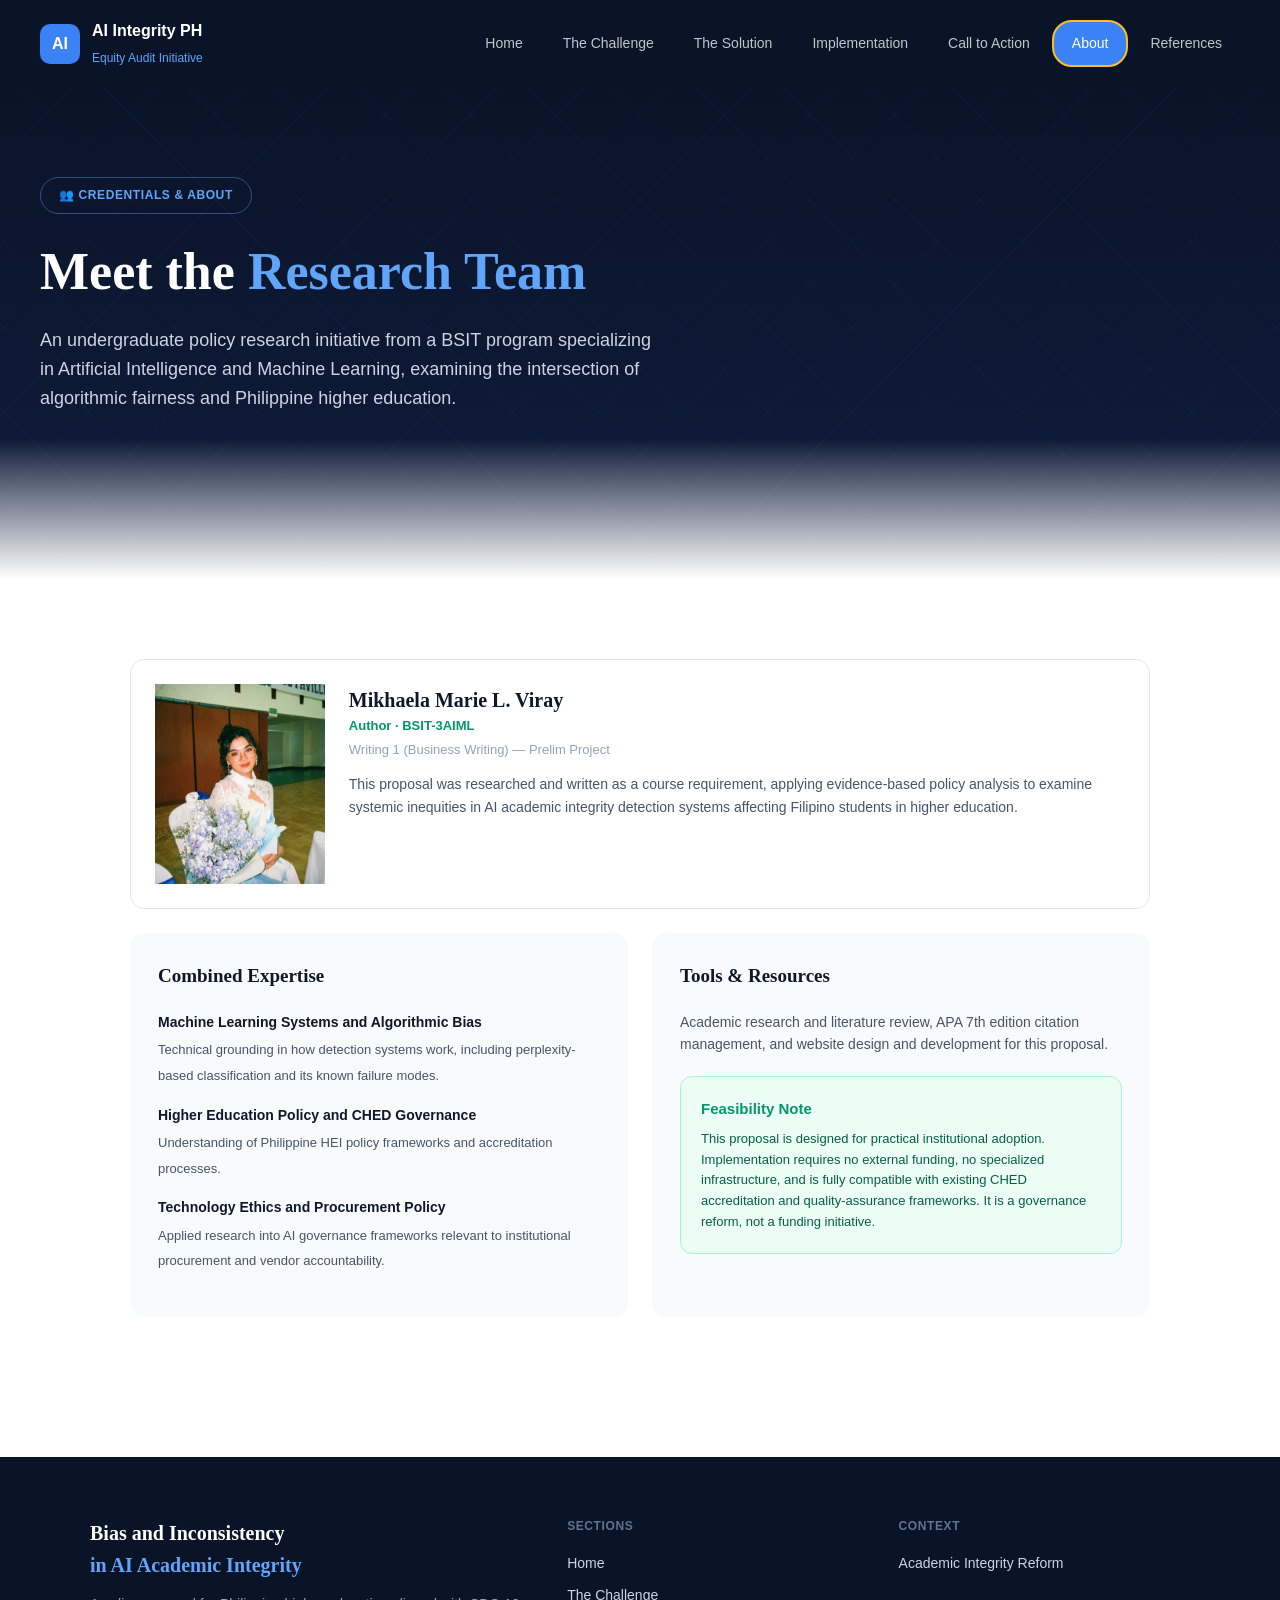
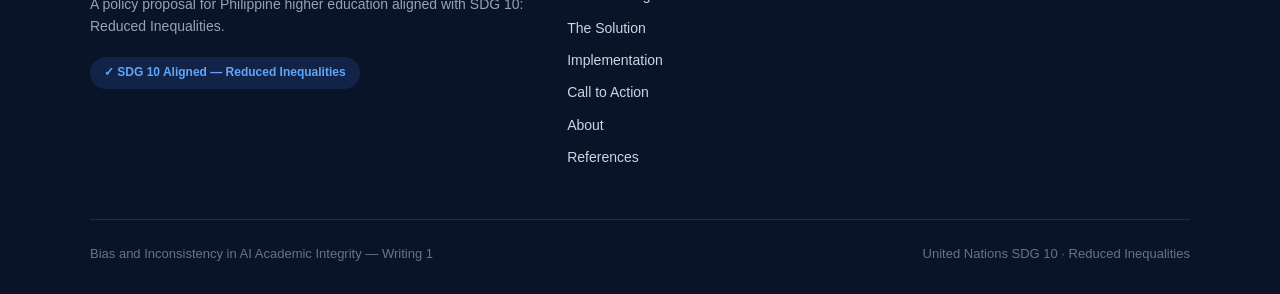
==== about.html @ de0befdd "initial commit" ====
<!DOCTYPE html>
<html lang="en">
<head>
<meta charset="UTF-8">
<title>About — AI Integrity PH</title>
<link rel="stylesheet" href="style.css">
</head>
<body>

<nav class="navbar">
  <a href="index.html" class="nav-brand"><div class="nav-logo">AI</div><div class="nav-brand-text"><strong>AI Integrity PH</strong><span>Equity Audit Initiative</span></div></a>
  <div class="nav-links">
    <a href="index.html" class="nav-link">Home</a>
    <a href="challenge.html" class="nav-link">The Challenge</a>
    <a href="solution.html" class="nav-link">The Solution</a>
    <a href="implementation.html" class="nav-link">Implementation</a>
    <a href="cta.html" class="nav-link">Call to Action</a>
    <a href="about.html" class="nav-link active">About</a>
    <a href="references.html" class="nav-link">References</a>
  </div>
</nav>

<header class="hero">
  <div class="hero-bg"></div>
  <div class="hero-content">
    <div class="badge">👥 CREDENTIALS &amp; ABOUT</div>
    <h1>Meet the <span class="accent">Research Team</span></h1>
    <p class="sub">An undergraduate policy research initiative from a BSIT program specializing in Artificial Intelligence and Machine Learning, examining the intersection of algorithmic fairness and Philippine higher education.</p>
  </div>
  <div class="hero-fade"></div>
</header>

<section class="section">
  <div class="team-card">
    <img class="my-photo" src="photo.jpg" alt="photo of Mikhaela Marie L. Viray" height="200" width="200">
    <div>
      <h3>Mikhaela Marie L. Viray</h3>
      <div class="role">Author · BSIT-3AIML</div>
      <div class="course">Writing 1 (Business Writing) — Prelim Project</div>
      <p class="desc">This proposal was researched and written as a course requirement, applying evidence-based policy analysis to examine systemic inequities in AI academic integrity detection systems affecting Filipino students in higher education.</p>
    </div>
  </div>

  <div class="expertise-grid">
    <div class="expertise-box">
      <h3>Combined Expertise</h3>
      <ul>
        <li><strong>Machine Learning Systems and Algorithmic Bias</strong><span>Technical grounding in how detection systems work, including perplexity-based classification and its known failure modes.</span></li>
        <li><strong>Higher Education Policy and CHED Governance</strong><span>Understanding of Philippine HEI policy frameworks and accreditation processes.</span></li>
        <li><strong>Technology Ethics and Procurement Policy</strong><span>Applied research into AI governance frameworks relevant to institutional procurement and vendor accountability.</span></li>
      </ul>
    </div>
    <div class="expertise-box">
      <h3>Tools &amp; Resources</h3>
      <p style="color:var(--text-gray); font-size:14px; margin-bottom:16px;">Academic research and literature review, APA 7th edition citation management, and website design and development for this proposal.</p>
      <div class="feasibility-note">
        <h4>Feasibility Note</h4>
        <p>This proposal is designed for practical institutional adoption. Implementation requires no external funding, no specialized infrastructure, and is fully compatible with existing CHED accreditation and quality-assurance frameworks. It is a governance reform, not a funding initiative.</p>
      </div>
    </div>
  </div>
</section>

<footer class="footer">
  <div class="footer-grid">
    <div><h3>Bias and Inconsistency<br><span class="accent">in AI Academic Integrity</span></h3><p>A policy proposal for Philippine higher education aligned with SDG 10: Reduced Inequalities.</p><span class="sdg-chip">✓ SDG 10 Aligned — Reduced Inequalities</span></div>
    <div><div class="footer-col-title">SECTIONS</div>
      <a href="index.html" class="footer-link">Home</a><a href="challenge.html" class="footer-link">The Challenge</a><a href="solution.html" class="footer-link">The Solution</a><a href="implementation.html" class="footer-link">Implementation</a><a href="cta.html" class="footer-link">Call to Action</a><a href="about.html" class="footer-link">About</a><a href="references.html" class="footer-link">References</a>
    </div>
    <div><div class="footer-col-title">CONTEXT</div><span class="footer-link">Academic Integrity Reform</span></div>
  </div>
  <div class="footer-bottom"><span>Bias and Inconsistency in AI Academic Integrity — Writing 1</span><span>United Nations SDG 10 · Reduced Inequalities</span></div>
</footer>

<script src="script.js"></script>
</body>
</html>
---- style.css ----
:root {
  --navy: #0A1428;
  --navy-light: #0f1c3d;
  --blue: #3B82F6;
  --blue-light: #60A5FA;
  --pink: #DB2777;
  --white: #FFFFFF;
  --text-dark: #0F172A;
  --text-gray: #475569;
  --border: #E2E8F0;
  --green: #059669;
  --orange: #EA580C;
  --purple: #6366F1;
  --red: #DC2626;
}

* { margin: 0; padding: 0; box-sizing: border-box; }

html { scroll-behavior: smooth; }

body {
  font-family: 'Inter', -apple-system, sans-serif;
  color: var(--text-dark);
  background: var(--white);
  line-height: 1.6;
}

h1, h2, h3, .serif {
  font-family: 'Source Serif 4', Georgia, serif;
}

a { text-decoration: none; color: inherit; }

/* ===== NAV ===== */
.navbar {
  position: sticky;
  top: 0;
  z-index: 100;
  background: var(--navy);
  padding: 18px 40px;
  display: flex;
  align-items: center;
  justify-content: space-between;
}

.nav-brand { display: flex; align-items: center; gap: 12px; }

.nav-logo {
  width: 40px; height: 40px;
  background: var(--blue);
  border-radius: 10px;
  display: flex; align-items: center; justify-content: center;
  color: white; font-weight: 700;
  transition: transform 300ms ease;
}
.nav-brand:hover .nav-logo { transform: rotate(5deg); }

.nav-brand-text strong { color: white; display: block; font-size: 16px; }
.nav-brand-text span { color: var(--blue-light); font-size: 12px; }

.nav-links { display: flex; align-items: center; gap: 4px; }

.nav-link {
  color: rgba(255,255,255,0.75);
  padding: 10px 18px;
  border-radius: 20px;
  font-size: 14px;
  font-weight: 500;
  transition: color 150ms ease, background-color 200ms ease;
}
.nav-link:hover {
  color: var(--blue-light);
  background: rgba(59,130,246,0.08);
}
.nav-link.active {
  background: var(--blue);
  color: white;
  border: 2px solid #FBBF24;
}

/* ===== HERO ===== */
.hero {
  position: relative;
  background: linear-gradient(180deg, var(--navy) 0%, var(--navy-light) 100%);
  padding: 90px 40px 130px;
  overflow: hidden;
}

.hero-bg {
  position: absolute; inset: 0;
  background-image:
    repeating-linear-gradient(45deg, rgba(59,130,246,0.05) 0px, transparent 2px, transparent 60px),
    repeating-linear-gradient(-45deg, rgba(59,130,246,0.05) 0px, transparent 2px, transparent 60px);
  transition: transform 400ms ease-out;
  pointer-events: none;
}

.hero-fade {
  position: absolute; bottom: 0; left: 0; right: 0; height: 140px;
  background: linear-gradient(180deg, transparent 0%, var(--white) 100%);
}

.hero-content { position: relative; max-width: 900px; }

.badge {
  display: inline-flex; align-items: center; gap: 8px;
  border: 1px solid rgba(96,165,250,0.4);
  color: var(--blue-light);
  padding: 8px 18px;
  border-radius: 20px;
  font-size: 12px;
  font-weight: 700;
  letter-spacing: 0.05em;
  margin-bottom: 28px;
  animation: badgePulse 4s ease-in-out infinite;
}
@keyframes badgePulse {
  0%, 100% { border-color: rgba(96,165,250,0.25); }
  50% { border-color: rgba(96,165,250,0.7); }
}

.hero h1 {
  color: white;
  font-size: 52px;
  font-weight: 700;
  line-height: 1.15;
  margin-bottom: 24px;
}
.hero h1 .accent {
  color: var(--blue-light);
  display: inline-block;
}

.hero p.sub {
  color: #CBD5E1;
  font-size: 18px;
  max-width: 620px;
  margin-bottom: 36px;
}

.hero-ctas { display: flex; gap: 14px; }

/* ===== BUTTONS ===== */
.btn {
  display: inline-flex; align-items: center; gap: 8px;
  padding: 14px 28px;
  border-radius: 10px;
  font-weight: 600;
  font-size: 15px;
  cursor: pointer;
  border: none;
  transition: transform 200ms ease-out, box-shadow 200ms ease-out, background-color 200ms ease-out;
}
.btn-primary {
  background: var(--blue);
  color: white;
}
.btn-primary:hover {
  background: #4c8ff8;
  transform: scale(1.02);
  box-shadow: 0 4px 16px rgba(59,130,246,0.35);
}
.btn-primary:active { transform: scale(0.97); }
.btn-primary .arrow { transition: transform 200ms ease-out; }
.btn-primary:hover .arrow { transform: translateX(3px); }

.btn-outline {
  background: transparent;
  color: white;
  border: 1.5px solid rgba(255,255,255,0.3);
}
.btn-outline:hover {
  background: rgba(255,255,255,0.06);
  border-color: rgba(255,255,255,0.6);
  transform: scale(1.02);
}
.btn-outline:active { transform: scale(0.97); }

.btn-dark-outline {
  background: transparent;
  color: white;
  border: 1.5px solid rgba(255,255,255,0.3);
}
.btn-dark-outline:hover {
  background: rgba(255,255,255,0.08);
  transform: scale(1.02);
}

/* ===== STAT CALLOUT (hero floating card) ===== */
.stat-float {
  position: absolute;
  right: 40px; top: 110px;
  background: rgba(15,26,58,0.85);
  border: 1px solid rgba(96,165,250,0.25);
  border-radius: 14px;
  padding: 20px 24px;
  max-width: 260px;
}
.stat-float .num { color: var(--blue-light); font-size: 28px; font-weight: 700; }
.stat-float .label { color: #CBD5E1; font-size: 13px; margin-top: 4px; }
.stat-float .cite { color: #64748B; font-size: 11px; margin-top: 2px; }

.sdg-float {
  position: absolute;
  right: 40px; top: 260px;
  background: #FEF9C3;
  border-radius: 12px;
  padding: 16px 20px;
  max-width: 240px;
}
.sdg-float .sdg-tag { color: #B45309; font-size: 11px; font-weight: 700; letter-spacing: 0.05em; }
.sdg-float .sdg-title { color: var(--text-dark); font-weight: 700; margin: 2px 0; }
.sdg-float .sdg-sub { color: #92400E; font-size: 12px; }

/* ===== SECTIONS ===== */
.section { padding: 80px 40px; max-width: 1100px; margin: 0 auto; }
.section.narrow { max-width: 900px; }

.eyebrow {
  display: flex; align-items: center; gap: 10px;
  color: var(--blue);
  font-size: 13px;
  font-weight: 700;
  letter-spacing: 0.05em;
  margin-bottom: 16px;
}
.eyebrow::before { content: ''; width: 24px; height: 2px; background: var(--blue); }

.section h2 { font-size: 34px; font-weight: 700; margin-bottom: 24px; line-height: 1.25; }

.quote-block {
  background: #F1F5F9;
  border-left: 4px solid var(--blue);
  padding: 24px 28px;
  border-radius: 6px;
  font-style: italic;
  color: var(--text-gray);
  margin-bottom: 32px;
}

.body-text { color: var(--text-gray); font-size: 16px; margin-bottom: 20px; max-width: 780px; }
.body-text strong { color: var(--text-dark); }
.body-text a { color: var(--blue); font-weight: 600; }

/* ===== STAT CARDS ROW ===== */
.stat-grid {
  display: grid;
  grid-template-columns: repeat(4, 1fr);
  gap: 20px;
  margin-top: 32px;
}
.stat-card {
  border: 1px solid var(--border);
  border-radius: 12px;
  padding: 22px;
  transition: transform 250ms ease-out, box-shadow 250ms ease-out, border-color 250ms ease-out;
}
.stat-card:hover {
  transform: translateY(-4px);
  box-shadow: 0 12px 24px rgba(0,0,0,0.08);
  border-color: var(--blue);
}
.stat-card .big { font-size: 30px; font-weight: 700; transition: transform 250ms ease; }
.stat-card:hover .big { transform: scale(1.03); }
.stat-card .desc { color: var(--text-gray); font-size: 13px; margin-top: 6px; }
.stat-card .cite { color: #94A3B8; font-size: 12px; font-style: italic; }

/* ===== CAUSE / EFFECT / PILLAR CARDS ===== */
.card-grid { display: grid; grid-template-columns: repeat(3, 1fr); gap: 24px; margin-top: 24px; }
.card-grid.two { grid-template-columns: repeat(2, 1fr); }

.info-card {
  border: 1px solid var(--border);
  border-radius: 14px;
  padding: 28px;
  transition: transform 250ms ease-out, box-shadow 250ms ease-out;
}
.info-card:hover { transform: translateY(-4px); box-shadow: 0 12px 24px rgba(0,0,0,0.08); }

.icon-badge {
  width: 44px; height: 44px;
  background: #F1F5F9;
  border-radius: 10px;
  display: flex; align-items: center; justify-content: center;
  font-size: 20px;
  margin-bottom: 18px;
  transition: transform 250ms ease;
}
.info-card:hover .icon-badge { transform: scale(1.08); }

.info-card h3 { font-size: 18px; margin-bottom: 10px; }
.info-card p { color: var(--text-gray); font-size: 14px; margin-bottom: 16px; }
.info-card .stat-line { font-size: 13px; color: var(--text-gray); border-top: 1px solid var(--border); padding-top: 14px; }
.info-card .stat-line strong { font-size: 18px; color: var(--text-dark); }

/* Effect cards with colored accents */
.effect-card {
  border-left: 4px solid;
  border-radius: 8px;
  padding: 22px 26px;
  display: flex; gap: 16px;
  transition: transform 250ms ease, box-shadow 250ms ease, border-left-width 250ms ease;
}
.effect-card:hover { transform: translateY(-4px); box-shadow: 0 12px 24px rgba(0,0,0,0.06); border-left-width: 6px; }
.effect-card.red { border-color: var(--red); background: #FEF2F2; }
.effect-card.orange { border-color: #F59E0B; background: #FFFBEB; }
.effect-card.blue { border-color: var(--purple); background: #EEF2FF; }
.effect-card.gray { border-color: #64748B; background: #F8FAFC; }

.num-badge {
  min-width: 28px; height: 28px;
  border-radius: 50%;
  display: flex; align-items: center; justify-content: center;
  color: white; font-size: 13px; font-weight: 700;
}
.red .num-badge { background: var(--red); }
.orange .num-badge { background: #F59E0B; }
.blue .num-badge { background: var(--purple); }
.gray .num-badge { background: #64748B; }

.effect-card h4 { font-size: 16px; margin-bottom: 6px; }
.effect-card p { color: var(--text-gray); font-size: 14px; }

/* ===== PULL QUOTE ===== */
.pull-quote {
  background: var(--navy);
  border-radius: 16px;
  padding: 48px;
  margin-top: 40px;
}
.pull-quote .mark {
  color: var(--blue-light);
  font-size: 40px;
  display: inline-block;
  animation: float 3s ease-in-out infinite;
}
@keyframes float { 0%,100% { transform: translateY(-2px); } 50% { transform: translateY(2px); } }
.pull-quote p { color: white; font-size: 24px; font-weight: 700; font-family: 'Source Serif 4', serif; margin: 16px 0; max-width: 800px; }
.pull-quote .source { color: #94A3B8; font-size: 14px; font-style: italic; }

/* ===== SDG BOX / SOLUTION PILLARS ===== */
.pillar-card {
  border: 1px solid var(--border);
  border-radius: 14px;
  padding: 32px;
}
.pillar-card .roman {
  display: inline-block;
  background: #ECFDF5;
  color: var(--green);
  padding: 6px 14px;
  border-radius: 8px;
  font-weight: 700;
  margin-bottom: 16px;
}
.pillar-card.two .roman { background: #EEF2FF; color: var(--purple); }
.pillar-card h3 { font-size: 20px; margin-bottom: 6px; }
.pillar-card .subtitle { color: #94A3B8; font-style: italic; font-size: 14px; margin-bottom: 20px; }
.pillar-card ul { list-style: none; }
.pillar-card li {
  position: relative; padding-left: 22px; margin-bottom: 14px;
  color: var(--text-gray); font-size: 14px;
}
.pillar-card li::before {
  content: ''; position: absolute; left: 0; top: 7px;
  width: 8px; height: 8px; border-radius: 50%; background: var(--green);
}
.pillar-card.two li::before { background: var(--purple); }

.sdg-box {
  background: #F8FAFC;
  border-radius: 14px;
  padding: 32px;
  margin-top: 24px;
}
.sdg-box-header { display: flex; align-items: center; gap: 14px; margin-bottom: 24px; }
.sdg-num-badge {
  width: 40px; height: 40px;
  background: var(--pink);
  color: white; font-weight: 700;
  border-radius: 8px;
  display: flex; align-items: center; justify-content: center;
}
.sdg-targets { display: grid; grid-template-columns: 1fr 1fr; gap: 30px; }
.sdg-targets .target-label { color: #94A3B8; font-size: 12px; font-weight: 700; letter-spacing: 0.05em; margin-bottom: 8px; }
.sdg-targets p { color: var(--text-gray); font-size: 14px; }
.sdg-targets strong { color: var(--text-dark); }

/* ===== BENEFITS CHECKLIST ===== */
.benefit-grid { display: grid; grid-template-columns: 1fr 1fr; gap: 28px; margin-top: 24px; }
.benefit-item { display: flex; gap: 16px; }
.check-icon {
  min-width: 32px; height: 32px;
  background: #ECFDF5;
  border-radius: 8px;
  display: flex; align-items: center; justify-content: center;
  color: var(--green); font-weight: 700;
}
.benefit-item h4 { font-size: 15px; margin-bottom: 4px; }
.benefit-item p { color: var(--text-gray); font-size: 14px; }

/* ===== IMPLEMENTATION TIMELINE ===== */
.phase-tabs { display: flex; gap: 12px; margin: 32px 0; flex-wrap: wrap; }
.phase-tab {
  border: 1px solid var(--border);
  border-radius: 20px;
  padding: 8px 16px;
  font-size: 13px;
  display: flex; align-items: center; gap: 8px;
  color: var(--text-gray);
  cursor: pointer;
  background: white;
  transition: background-color 200ms ease, border-color 200ms ease, transform 150ms ease, color 200ms ease;
}
.phase-tab:hover {
  background: #F1F5F9;
  border-color: var(--blue);
  transform: translateY(-2px);
}
.phase-tab.active {
  background: var(--blue);
  border-color: var(--blue);
  color: white;
}
.phase-tab.active .months { color: rgba(255,255,255,0.8); }
.phase-tab .dot { width: 8px; height: 8px; border-radius: 50%; }
.phase-tab .months { color: #94A3B8; }

.timeline { position: relative; padding-left: 60px; }
.timeline-line {
  position: absolute; left: 20px; top: 20px; bottom: 20px; width: 2px;
  background: var(--border);
  overflow: hidden;
}
.timeline-line-fill {
  width: 100%; height: 0%;
  background: var(--blue);
  transition: height 1.2s ease-out;
}

.phase-block { position: relative; margin-bottom: 32px; }
.phase-circle {
  position: absolute; left: -60px; top: 0;
  width: 40px; height: 40px; border-radius: 50%;
  display: flex; align-items: center; justify-content: center;
  color: white; font-weight: 700;
  transition: transform 250ms cubic-bezier(0.16,1,0.3,1);
}
.phase-circle:hover { transform: scale(1.15); }
.phase-circle.p1 { background: #14B8A6; }
.phase-circle.p2 { background: var(--purple); }
.phase-circle.p3 { background: #F97316; }
.phase-circle.p4 { background: var(--navy); }

.phase-card {
  border: 1px solid var(--border);
  border-radius: 14px;
  padding: 32px;
}
.phase-card.p1 { border-color: #99F6E4; background: #F0FDFA; }
.phase-card.p2 { border-color: #C7D2FE; background: #EEF2FF; }
.phase-card.p3 { border-color: #FED7AA; background: #FFF7ED; }
.phase-card.p4 { background: #F8FAFC; }

.phase-title-row { display: flex; align-items: center; gap: 14px; margin-bottom: 16px; }
.phase-title-row h3 { font-size: 22px; }
.phase-badge { background: white; border: 1px solid var(--border); padding: 4px 12px; border-radius: 20px; font-size: 12px; color: var(--text-gray); }

.check-list { display: grid; grid-template-columns: 1fr 1fr; gap: 12px 30px; margin: 20px 0; }
.check-list li { list-style: none; display: flex; gap: 10px; font-size: 14px; color: var(--text-gray); }
.check-list .tick { color: var(--green); font-weight: 700; }

.deliverable {
  display: flex; align-items: center; gap: 10px;
  background: white; border: 1px solid var(--border);
  border-radius: 8px; padding: 14px 18px;
  font-size: 14px; margin-top: 16px;
}
.deliverable strong { color: var(--text-dark); }

/* ===== CTA WHY GRID ===== */
.why-grid { display: grid; grid-template-columns: repeat(3, 1fr); gap: 20px; margin-top: 28px; }
.why-card {
  background: #F8FAFC; border-radius: 12px; padding: 24px;
  transition: background-color 200ms ease;
}
.why-card:hover { background: #F1F5F9; }
.why-card .why-num { color: var(--blue); font-size: 24px; font-weight: 700; margin-bottom: 10px; }
.why-card h4 { font-size: 15px; margin-bottom: 8px; }
.why-card p { color: var(--text-gray); font-size: 13px; }

.dark-callout {
  background: var(--navy);
  border-radius: 16px;
  padding: 36px 40px;
  margin-top: 40px;
}
.dark-callout .head { display: flex; align-items: center; gap: 12px; margin-bottom: 14px; }
.dark-callout .check-round {
  width: 26px; height: 26px; border-radius: 50%; background: var(--blue);
  display: flex; align-items: center; justify-content: center; color: white; font-size: 13px;
}
.dark-callout h4 { color: white; font-size: 17px; }
.dark-callout p { color: #CBD5E1; font-size: 14px; max-width: 750px; margin-bottom: 20px; }

/* ===== TEAM / ABOUT ===== */
.team-card {
  border: 1px solid var(--border);
  border-radius: 14px;
  padding: 24px;
  display: flex; gap: 24px;
  margin-bottom: 24px;
}
.team-photo { width: 120px; height: 140px; border-radius: 10px; object-fit: cover; background: #E2E8F0; }
.team-card h3 { font-size: 20px; }
.team-card .role { color: var(--green); font-size: 13px; font-weight: 600; margin-bottom: 4px; }
.team-card .course { color: #94A3B8; font-size: 13px; margin-bottom: 12px; }
.team-card p.desc { color: var(--text-gray); font-size: 14px; }

.expertise-grid { display: grid; grid-template-columns: 1fr 1fr; gap: 24px; margin-top: 24px; }
.expertise-box { background: #F8FAFC; border-radius: 14px; padding: 28px; }
.expertise-box h3 { font-size: 19px; margin-bottom: 20px; }
.expertise-box li { list-style: none; margin-bottom: 16px; }
.expertise-box li strong { display: block; font-size: 14px; margin-bottom: 3px; }
.expertise-box li span { color: var(--text-gray); font-size: 13px; }

.tool-tag {
  display: inline-block; background: white; border: 1px solid var(--border);
  border-radius: 6px; padding: 3px 10px; font-family: monospace; font-size: 12px;
  margin-right: 10px;
}

.feasibility-note {
  background: #ECFDF5; border: 1px solid #A7F3D0; border-radius: 12px;
  padding: 20px; margin-top: 20px;
}
.feasibility-note h4 { color: var(--green); font-size: 15px; margin-bottom: 8px; }
.feasibility-note p { color: #065F46; font-size: 13px; }

/* ===== REFERENCES ===== */
.ref-meta { display: flex; gap: 10px; align-items: center; color: var(--text-gray); font-size: 13px; margin-bottom: 24px; }
.ref-list { border-top: 1px solid var(--border); }
.ref-item { display: flex; gap: 20px; padding: 20px 0; border-bottom: 1px solid var(--border); }
.ref-item .idx { color: #CBD5E1; font-size: 13px; min-width: 24px; }
.ref-item p { color: var(--text-gray); font-size: 14px; }
.ref-item a { color: var(--blue); word-break: break-all; }

/* ===== FOOTER ===== */
.footer { background: var(--navy); padding: 60px 40px 30px; margin-top: 60px; }
.footer-grid { max-width: 1100px; margin: 0 auto; display: grid; grid-template-columns: 1.5fr 1fr 1fr; gap: 40px; }
.footer h3 { color: white; font-size: 20px; margin-bottom: 4px; }
.footer h3 .accent { color: var(--blue-light); }
.footer p { color: #94A3B8; font-size: 14px; margin: 12px 0 20px; }
.sdg-chip { display: inline-flex; gap: 8px; background: rgba(59,130,246,0.15); color: var(--blue-light); padding: 6px 14px; border-radius: 20px; font-size: 12px; font-weight: 600; }
.footer-col-title { color: #64748B; font-size: 12px; font-weight: 700; letter-spacing: 0.05em; margin-bottom: 16px; }
.footer-link { display: block; color: #CBD5E1; font-size: 14px; margin-bottom: 10px; position: relative; width: fit-content; }
.footer-link::after { content: ''; position: absolute; bottom: -2px; left: 0; width: 0%; height: 1px; background: var(--blue-light); transition: width 200ms ease; }
.footer-link:hover::after { width: 100%; }
.footer-bottom { max-width: 1100px; margin: 40px auto 0; padding-top: 24px; border-top: 1px solid rgba(255,255,255,0.1); display: flex; justify-content: space-between; color: #64748B; font-size: 13px; }

@media (max-width: 900px) {
  .nav-links { display: none; }
  .hero h1 { font-size: 34px; }
  .stat-grid, .card-grid, .card-grid.two, .expertise-grid, .footer-grid, .why-grid, .check-list, .benefit-grid, .sdg-targets { grid-template-columns: 1fr; }
  .stat-float, .sdg-float { position: static; margin-top: 20px; max-width: 100%; }
}
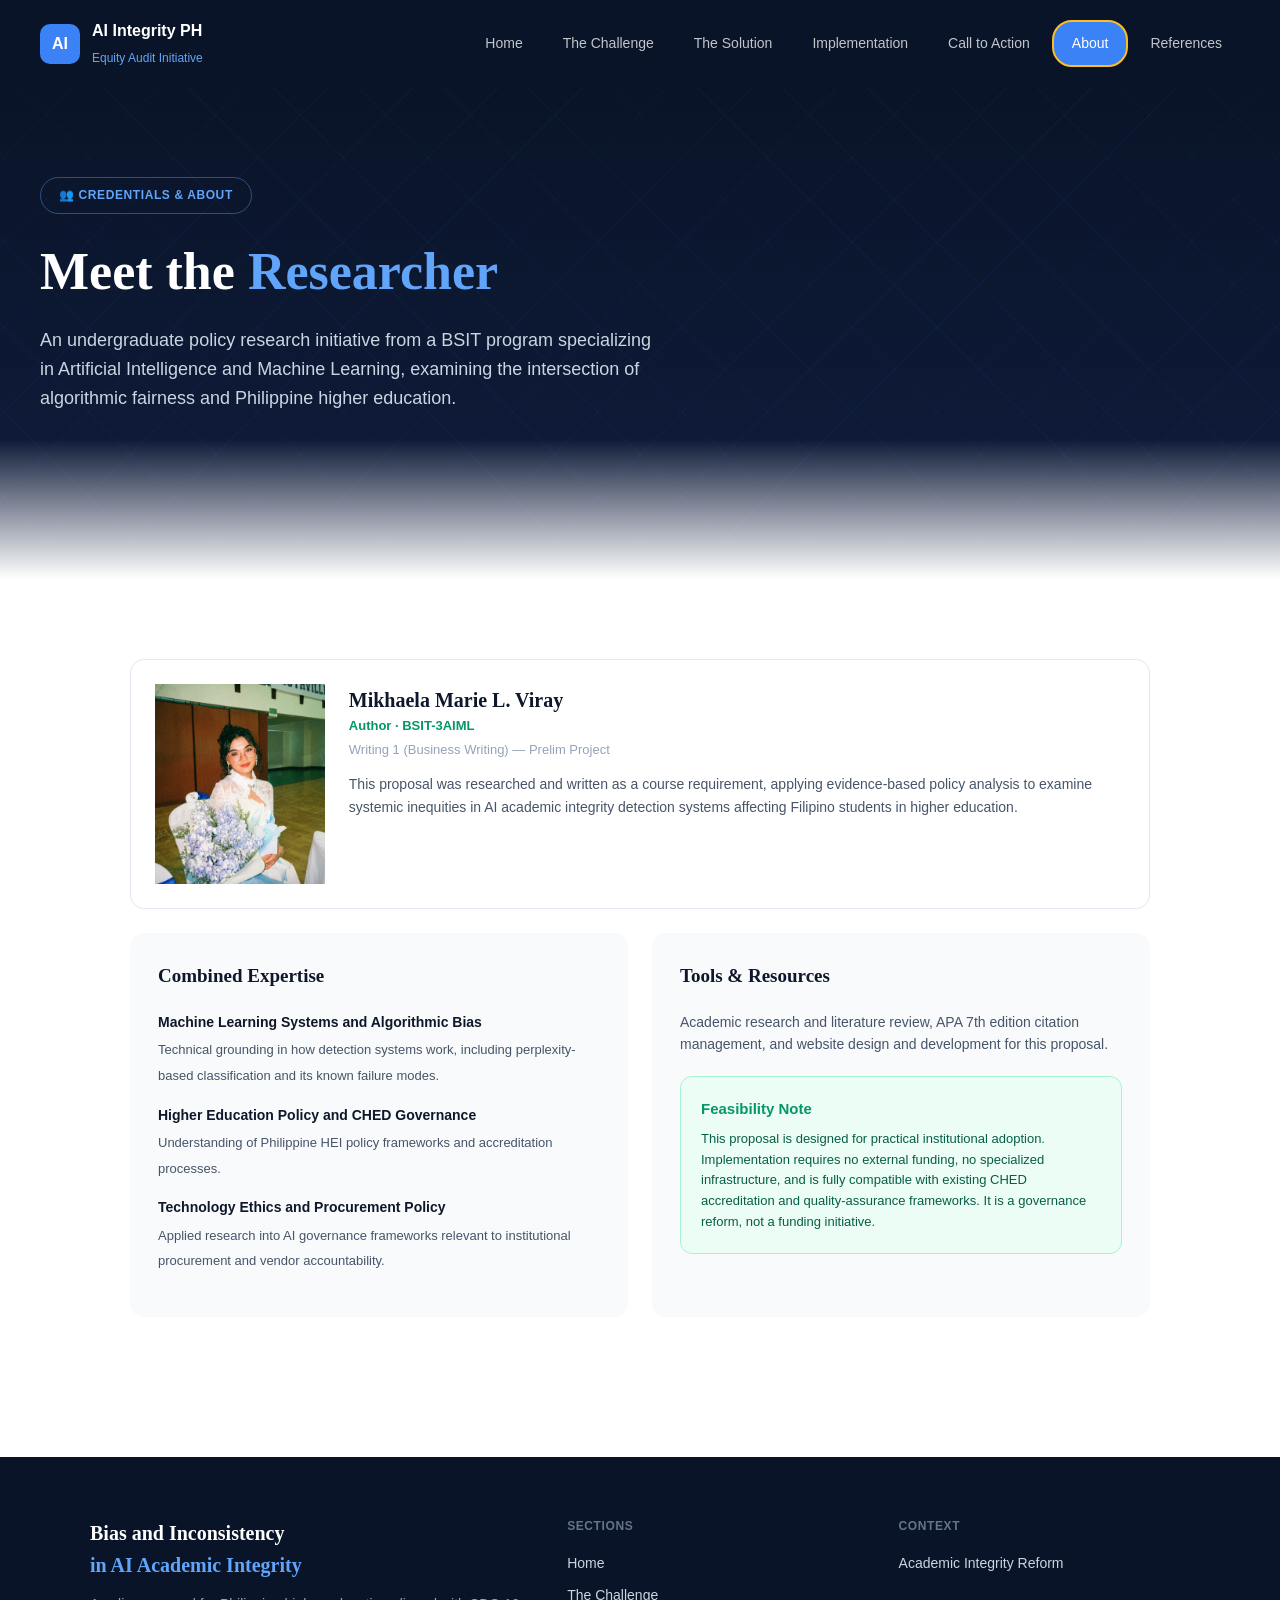
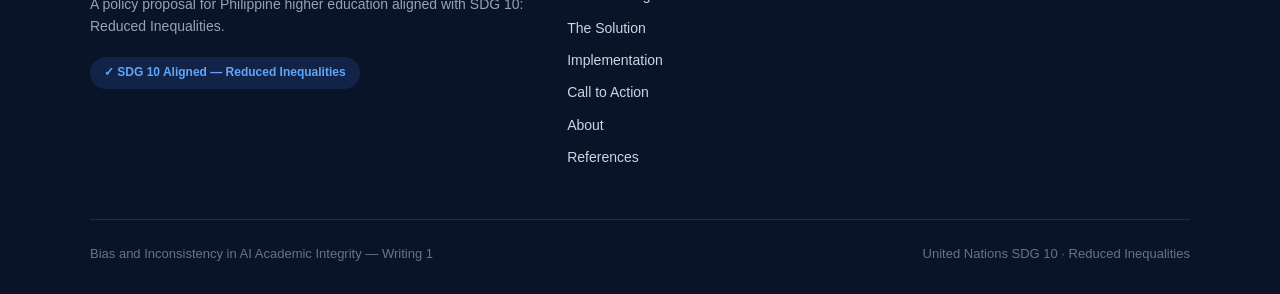
==== commit 12064e22: "Update website content" ====
--- a/about.html
+++ b/about.html
@@ -24,7 +24,7 @@
   <div class="hero-bg"></div>
   <div class="hero-content">
     <div class="badge">👥 CREDENTIALS &amp; ABOUT</div>
-    <h1>Meet the <span class="accent">Research Team</span></h1>
+    <h1>Meet the <span class="accent">Researcher</span></h1>
     <p class="sub">An undergraduate policy research initiative from a BSIT program specializing in Artificial Intelligence and Machine Learning, examining the intersection of algorithmic fairness and Philippine higher education.</p>
   </div>
   <div class="hero-fade"></div>
